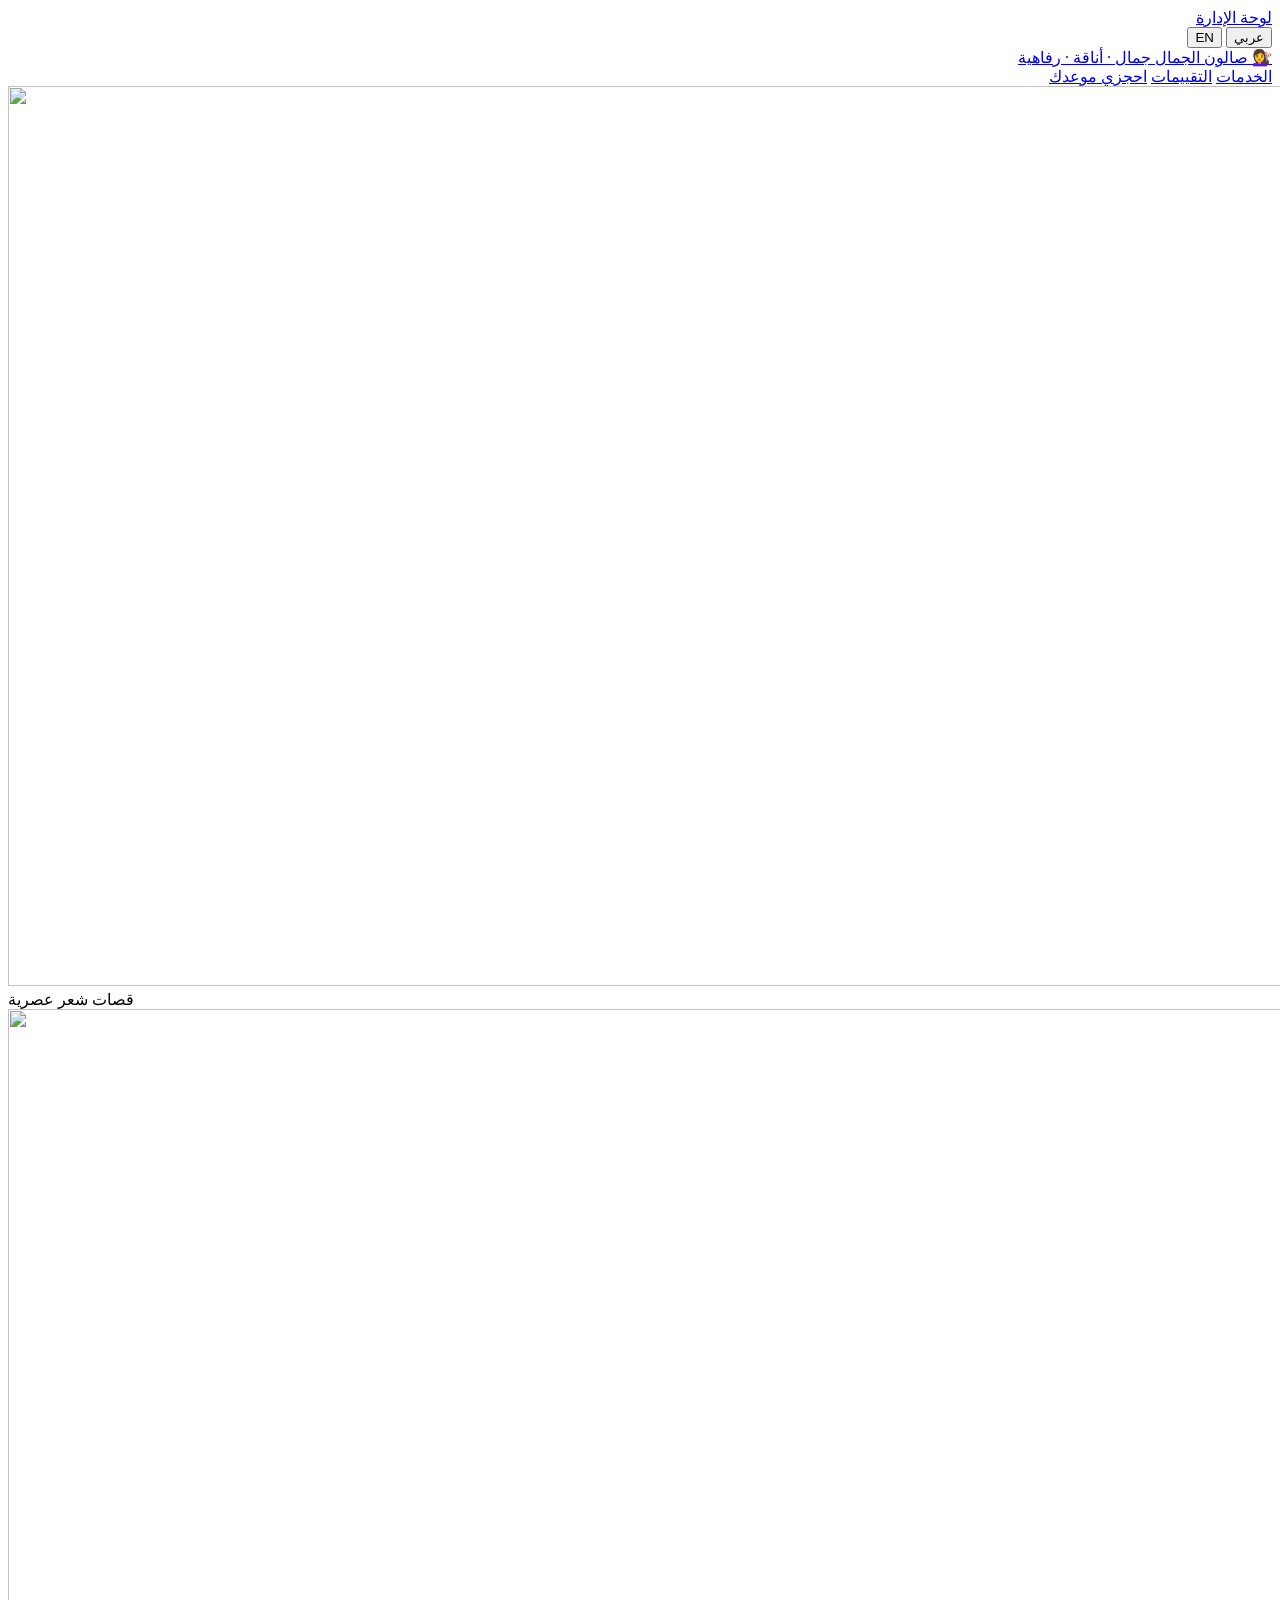
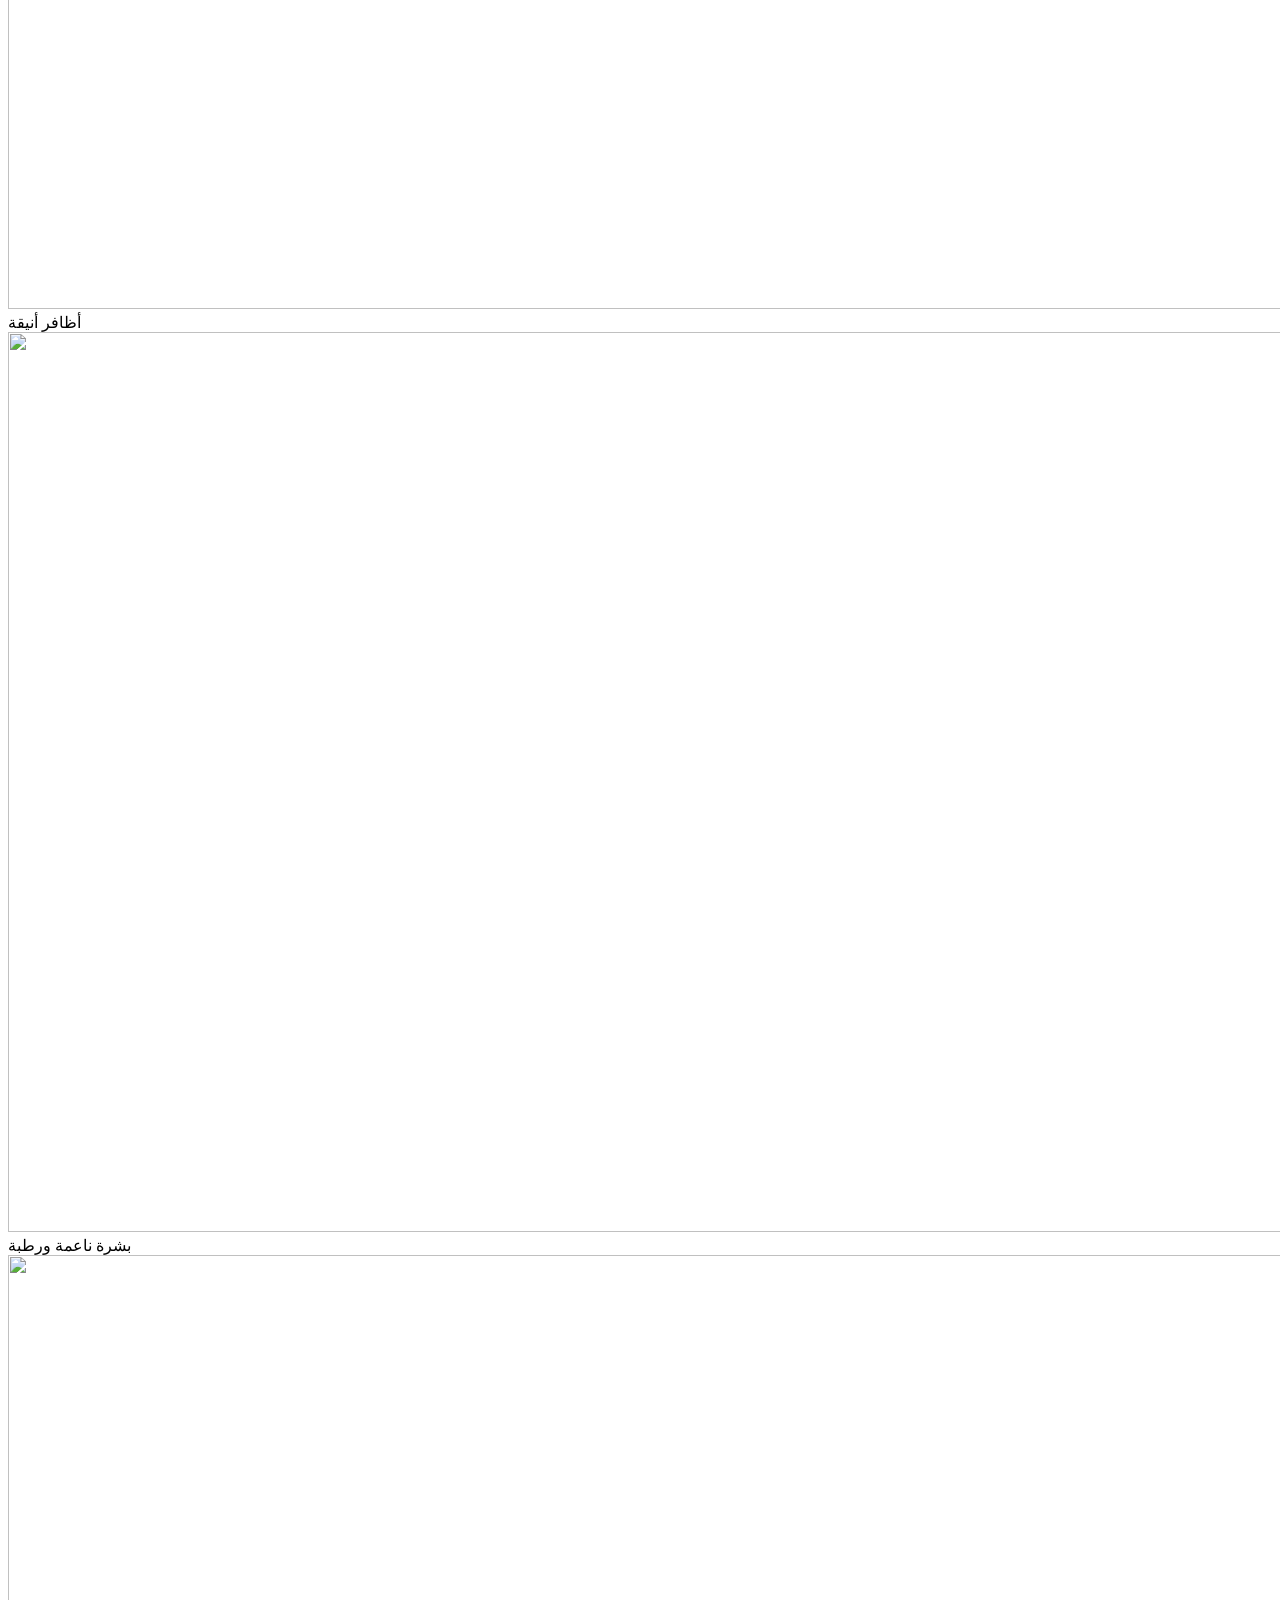
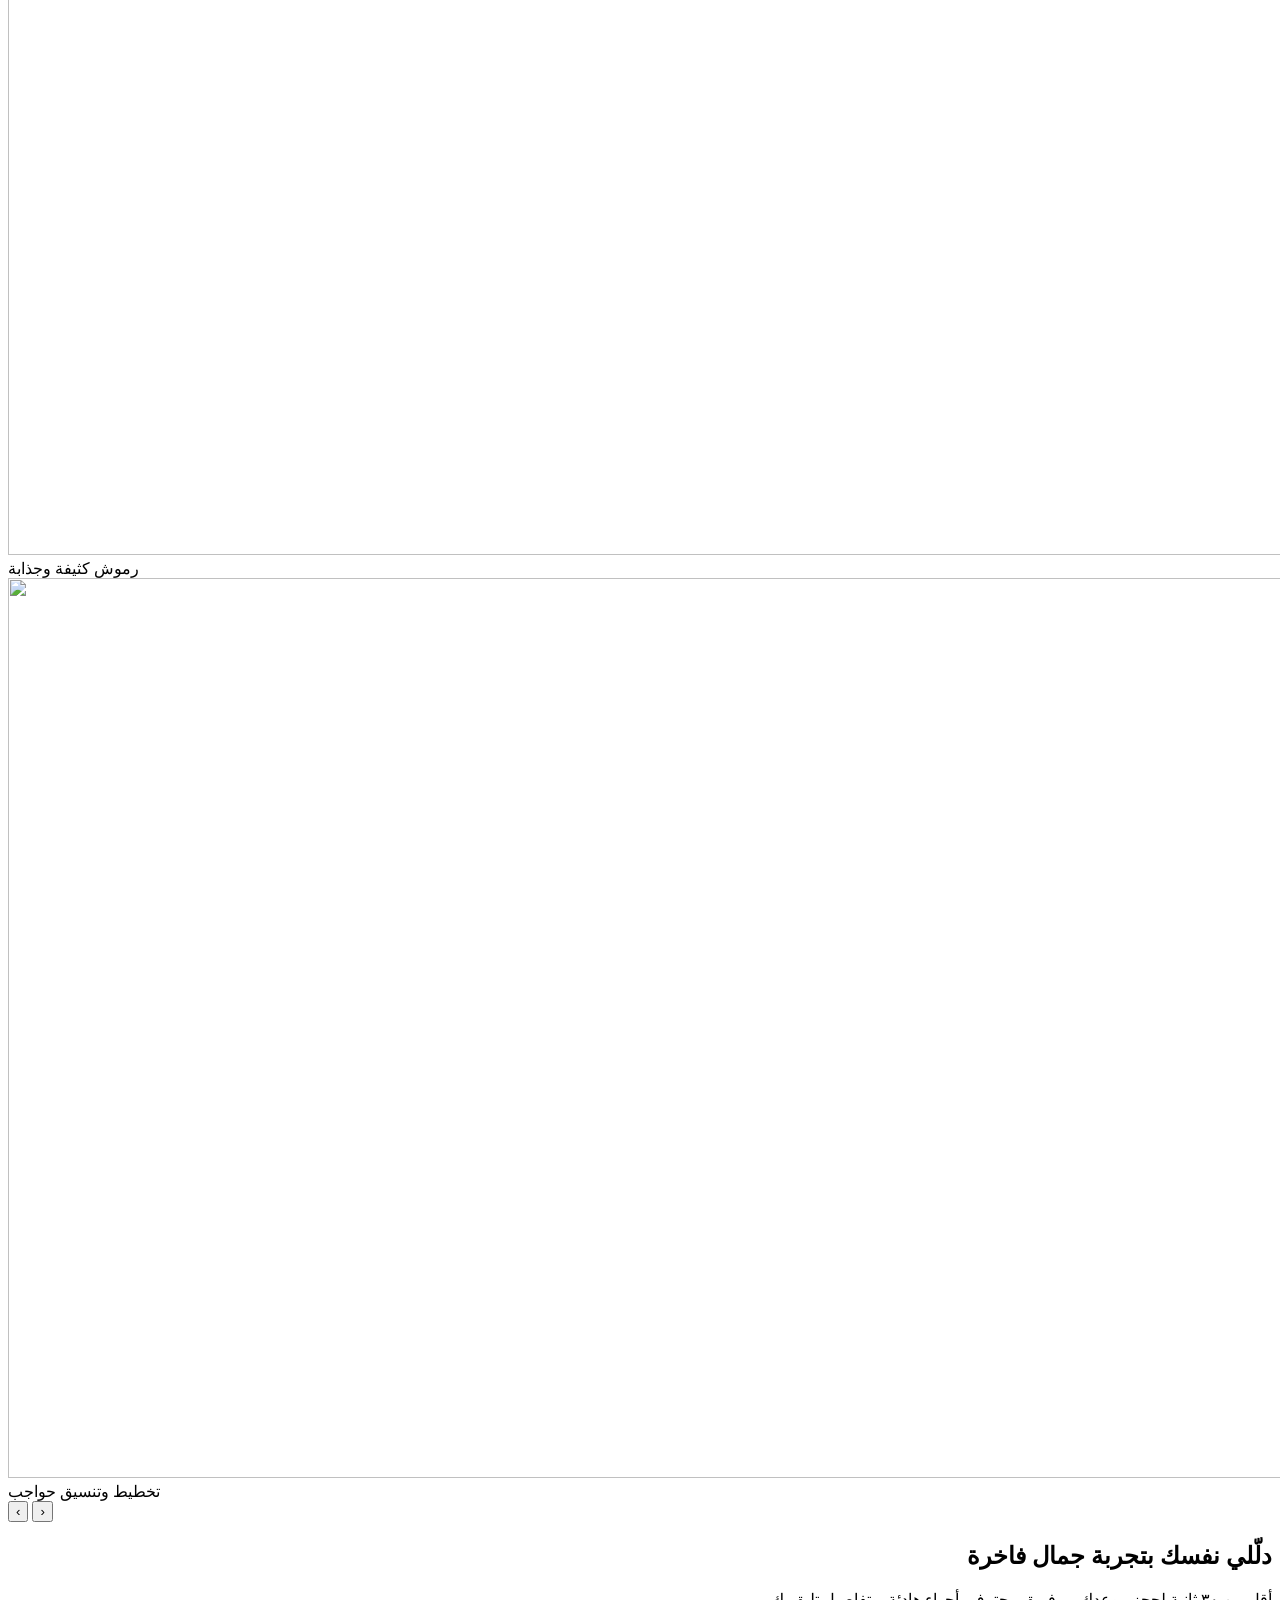
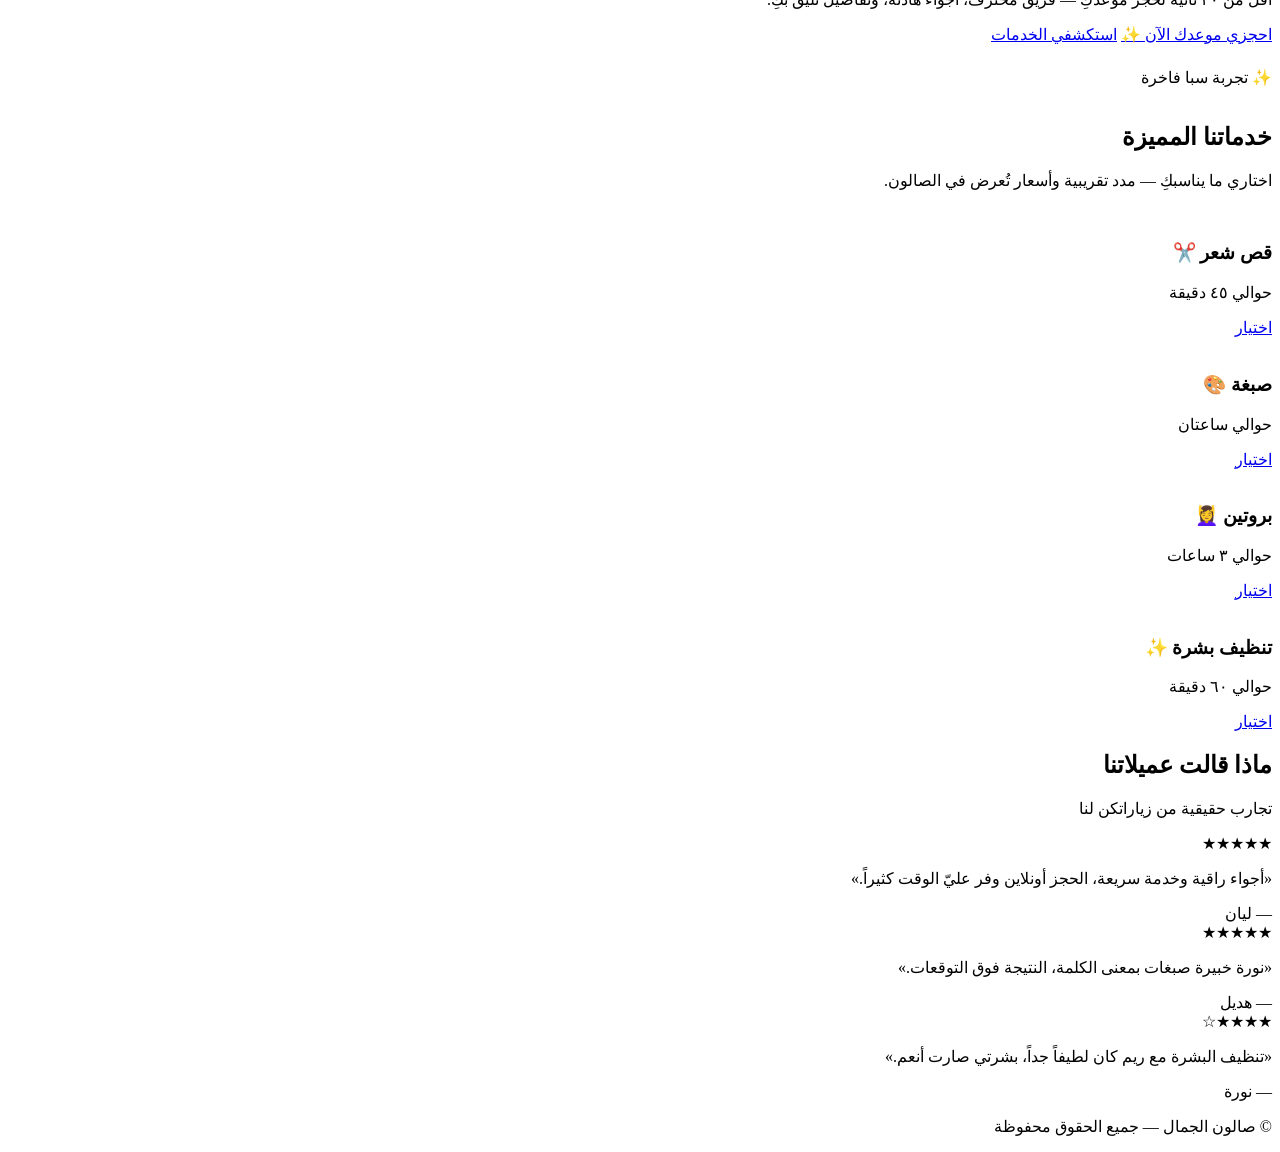
==== index.html @ eb792575 "Add files via upload" ====
<!DOCTYPE html>
<html lang="ar" dir="rtl">
<head>
  <meta charset="UTF-8" />
  <meta name="viewport" content="width=device-width, initial-scale=1.0" />
  <title>صالون الجمال — تجربة فاخرة</title>
  <link rel="preconnect" href="https://fonts.googleapis.com" />
  <link rel="preconnect" href="https://fonts.gstatic.com" crossorigin />
  <link href="https://fonts.googleapis.com/css2?family=Tajawal:wght@400;500;700;800&display=swap" rel="stylesheet" />
  <link rel="stylesheet" href="css/styles.css" />
</head>
<body>
  <div class="top-fixed-bar" role="navigation" aria-label="اختصارات">
    <a href="admin.html" class="top-fixed-bar__admin btn btn-gold btn-sm" data-i18n="top.admin">لوحة الإدارة</a>
    <div class="top-fixed-bar__lang">
      <button type="button" class="lang-btn lang-btn--active" data-set-lang="ar" aria-label="العربية">عربي</button>
      <button type="button" class="lang-btn" data-set-lang="en" aria-label="English">EN</button>
    </div>
  </div>

  <header class="site-header">
    <div class="container inner">
      <a href="index.html" class="brand">
        <span class="brand-icon" aria-hidden="true">💇‍♀️</span>
        <span class="brand-text">
          <span class="brand-name" data-i18n="brand.name">صالون الجمال</span>
          <span class="brand-tag" data-i18n="brand.tag">جمال · أناقة · رفاهية</span>
        </span>
      </a>
      <nav class="nav-links">
        <a href="#services" data-i18n="nav.services">الخدمات</a>
        <a href="#reviews" data-i18n="nav.reviews">التقييمات</a>
        <a href="booking.html" class="btn btn-primary btn-sm" data-i18n="nav.book">احجزي موعدك</a>
      </nav>
    </div>
  </header>

  <main>
    <section class="hero-slider-section" aria-roledescription="carousel">
      <div class="hero-slider" style="--slider-count: 5">
        <div class="hero-slider__viewport" dir="ltr">
          <div class="hero-slider__track">
            <div class="hero-slider__slide">
              <img src="https://images.unsplash.com/photo-1560066984-138dadb4c035?w=1600&q=85" alt="" width="1600" height="900" loading="eager" />
              <div class="hero-slider__caption"><span data-i18n="slider.hair">قصات شعر عصرية</span></div>
            </div>
            <div class="hero-slider__slide">
              <img src="https://images.unsplash.com/photo-1604654894610-df63bc536371?w=1600&q=85" alt="" width="1600" height="900" loading="lazy" />
              <div class="hero-slider__caption"><span data-i18n="slider.nails">أظافر أنيقة</span></div>
            </div>
            <div class="hero-slider__slide">
              <img src="https://images.unsplash.com/photo-1570172619644-dfd03ed8d881?w=1600&q=85" alt="" width="1600" height="900" loading="lazy" />
              <div class="hero-slider__caption"><span data-i18n="slider.skin">بشرة ناعمة ورطبة</span></div>
            </div>
            <div class="hero-slider__slide">
              <img src="https://images.unsplash.com/photo-1596462502278-27bfdc403348?w=1600&q=85" alt="" width="1600" height="900" loading="lazy" />
              <div class="hero-slider__caption"><span data-i18n="slider.lashes">رموش كثيفة وجذابة</span></div>
            </div>
            <div class="hero-slider__slide">
              <img src="https://images.unsplash.com/photo-1581293738435-819214ce7763?w=1600&q=85" alt="" width="1600" height="900" loading="lazy" />
              <div class="hero-slider__caption"><span data-i18n="slider.brows">تخطيط وتنسيق حواجب</span></div>
            </div>
          </div>
          <div class="hero-slider__nav">
            <button type="button" class="hero-slider__prev" aria-label="Previous">‹</button>
            <button type="button" class="hero-slider__next" aria-label="Next">›</button>
          </div>
          <div class="hero-slider__dots" aria-hidden="true"></div>
        </div>
      </div>
    </section>

    <section class="hero container hero--compact">
      <h1 data-i18n="hero.title">دلّلي نفسك بتجربة جمال فاخرة</h1>
      <p class="lead" data-i18n="hero.lead">أقل من ٣٠ ثانية لحجز موعدكِ — فريق محترف، أجواء هادئة، وتفاصيل تليق بكِ.</p>
      <div class="hero-cta">
        <a href="booking.html" class="btn btn-primary" data-i18n="hero.cta1">احجزي موعدك الآن ✨</a>
        <a href="#services" class="btn btn-outline" data-i18n="hero.cta2">استكشفي الخدمات</a>
      </div>
      <p class="hero-badge" style="margin-top:1.5rem;display:inline-block" data-i18n="hero.badge">✨ تجربة سبا فاخرة</p>
    </section>

    <section class="section container" id="services">
      <div class="section-title">
        <h2 data-i18n="services.title">خدماتنا المميزة</h2>
        <p data-i18n="services.sub">اختاري ما يناسبكِ — مدد تقريبية وأسعار تُعرض في الصالون.</p>
      </div>
      <div class="cards-grid">
        <article class="card">
          <div class="card-thumb">
            <img src="https://images.unsplash.com/photo-1560066984-138dadb4c035?w=400&q=80" alt="" loading="lazy" />
          </div>
          <h3 data-i18n="svc.haircut">قص شعر ✂️</h3>
          <p class="meta" data-i18n="svc.dur.haircut">حوالي ٤٥ دقيقة</p>
          <a href="booking.html?service=haircut" class="btn btn-outline btn-sm" data-i18n="svc.pick">اختيار</a>
        </article>
        <article class="card">
          <div class="card-thumb">
            <img src="https://images.unsplash.com/photo-1522337360788-8b13dee7a37e?w=400&q=80" alt="" loading="lazy" />
          </div>
          <h3 data-i18n="svc.color">صبغة 🎨</h3>
          <p class="meta" data-i18n="svc.dur.color">حوالي ساعتان</p>
          <a href="booking.html?service=color" class="btn btn-outline btn-sm" data-i18n="svc.pick">اختيار</a>
        </article>
        <article class="card">
          <div class="card-thumb">
            <img src="https://images.unsplash.com/photo-1519699047748-de8e457a634e?w=400&q=80" alt="" loading="lazy" />
          </div>
          <h3 data-i18n="svc.protein">بروتين 💆‍♀️</h3>
          <p class="meta" data-i18n="svc.dur.protein">حوالي ٣ ساعات</p>
          <a href="booking.html?service=protein" class="btn btn-outline btn-sm" data-i18n="svc.pick">اختيار</a>
        </article>
        <article class="card">
          <div class="card-thumb">
            <img src="https://images.unsplash.com/photo-1570172619644-dfd03ed8d881?w=400&q=80" alt="" loading="lazy" />
          </div>
          <h3 data-i18n="svc.skincare">تنظيف بشرة ✨</h3>
          <p class="meta" data-i18n="svc.dur.skincare">حوالي ٦٠ دقيقة</p>
          <a href="booking.html?service=skincare" class="btn btn-outline btn-sm" data-i18n="svc.pick">اختيار</a>
        </article>
      </div>
    </section>

    <section class="section container" id="reviews">
      <div class="section-title">
        <h2 data-i18n="reviews.title">ماذا قالت عميلاتنا</h2>
        <p data-i18n="reviews.sub">تجارب حقيقية من زياراتكن لنا</p>
      </div>
      <div class="testimonials">
        <article class="testimonial">
          <div class="stars">★★★★★</div>
          <p data-i18n="rev.1">«أجواء راقية وخدمة سريعة، الحجز أونلاين وفر عليّ الوقت كثيراً.»</p>
          <div class="author" data-i18n="rev.a1">— ليان</div>
        </article>
        <article class="testimonial">
          <div class="stars">★★★★★</div>
          <p data-i18n="rev.2">«نورة خبيرة صبغات بمعنى الكلمة، النتيجة فوق التوقعات.»</p>
          <div class="author" data-i18n="rev.a2">— هديل</div>
        </article>
        <article class="testimonial">
          <div class="stars">★★★★☆</div>
          <p data-i18n="rev.3">«تنظيف البشرة مع ريم كان لطيفاً جداً، بشرتي صارت أنعم.»</p>
          <div class="author" data-i18n="rev.a3">— نورة</div>
        </article>
      </div>
    </section>
  </main>

  <footer class="site-footer">
    <div class="container">
      <p data-i18n="footer.copy">© صالون الجمال — جميع الحقوق محفوظة</p>
    </div>
  </footer>

  <script type="module" src="js/slider.js"></script>
</body>
</html>
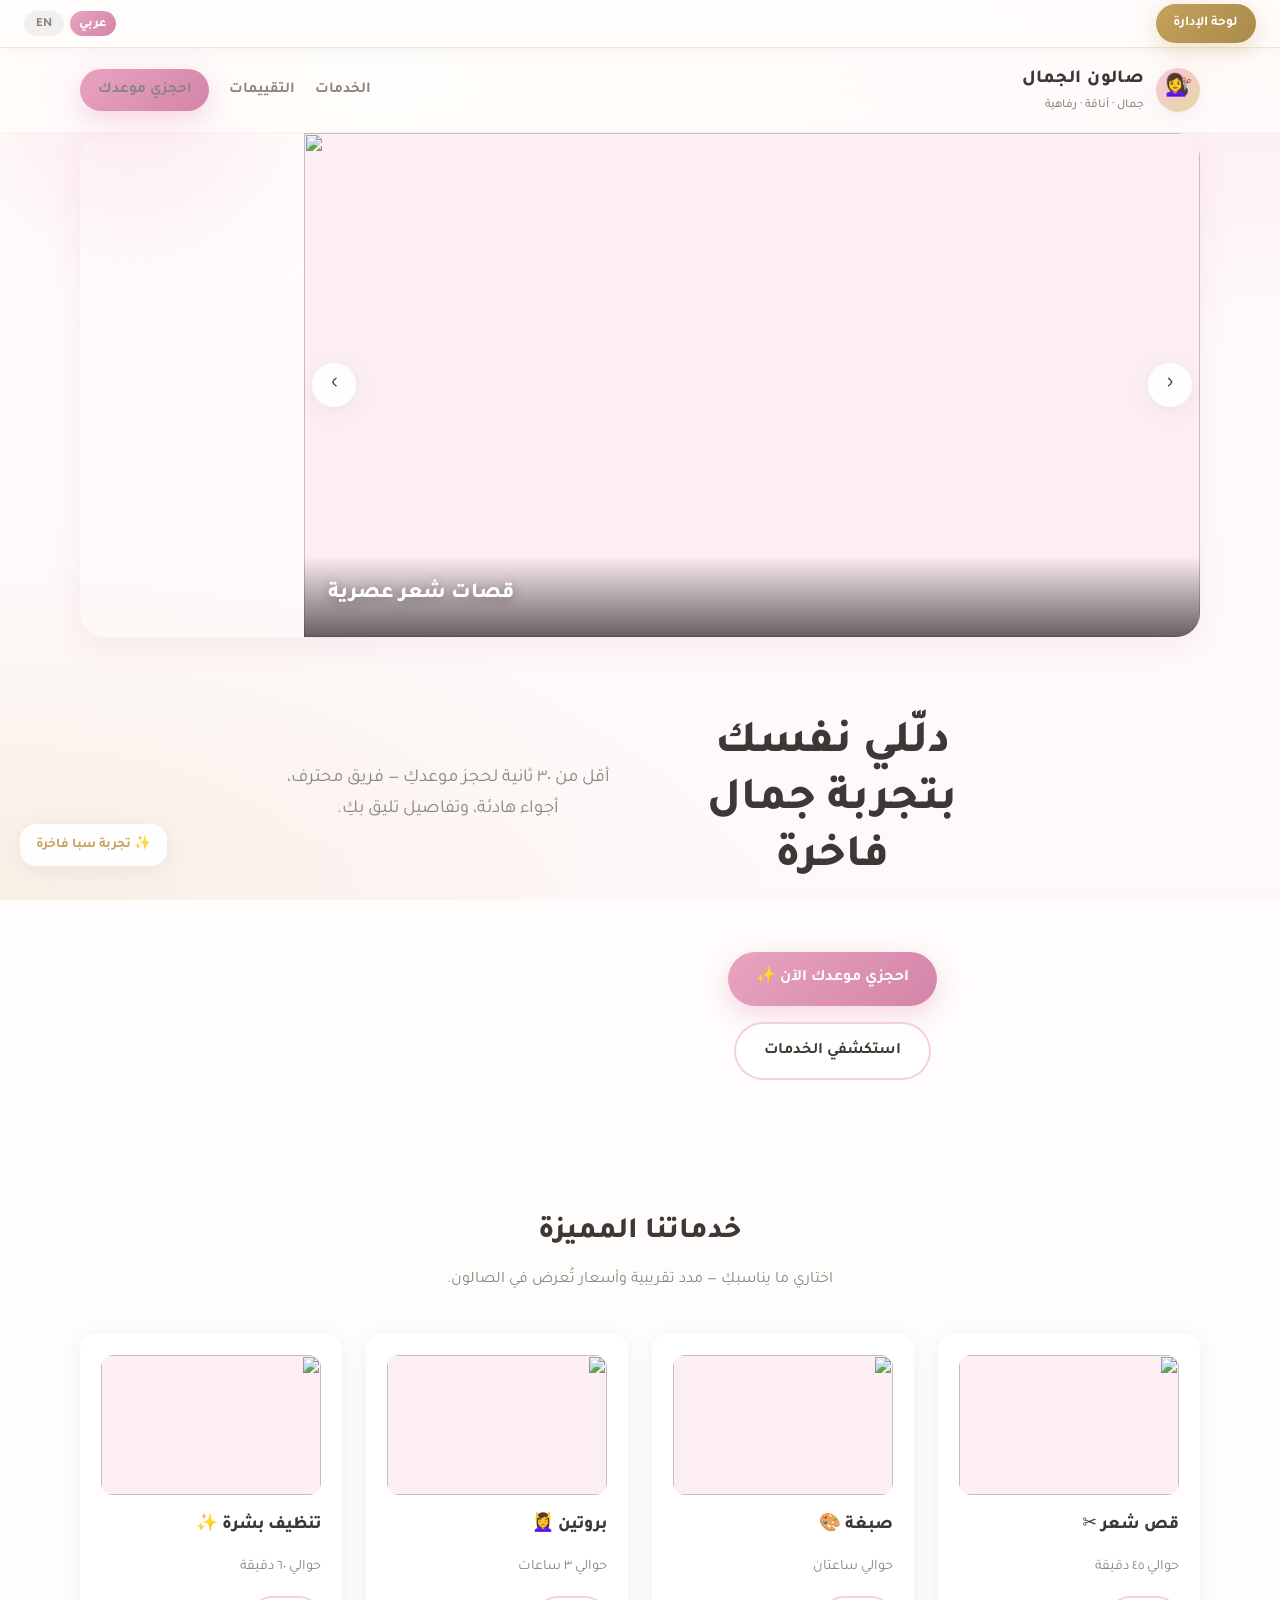
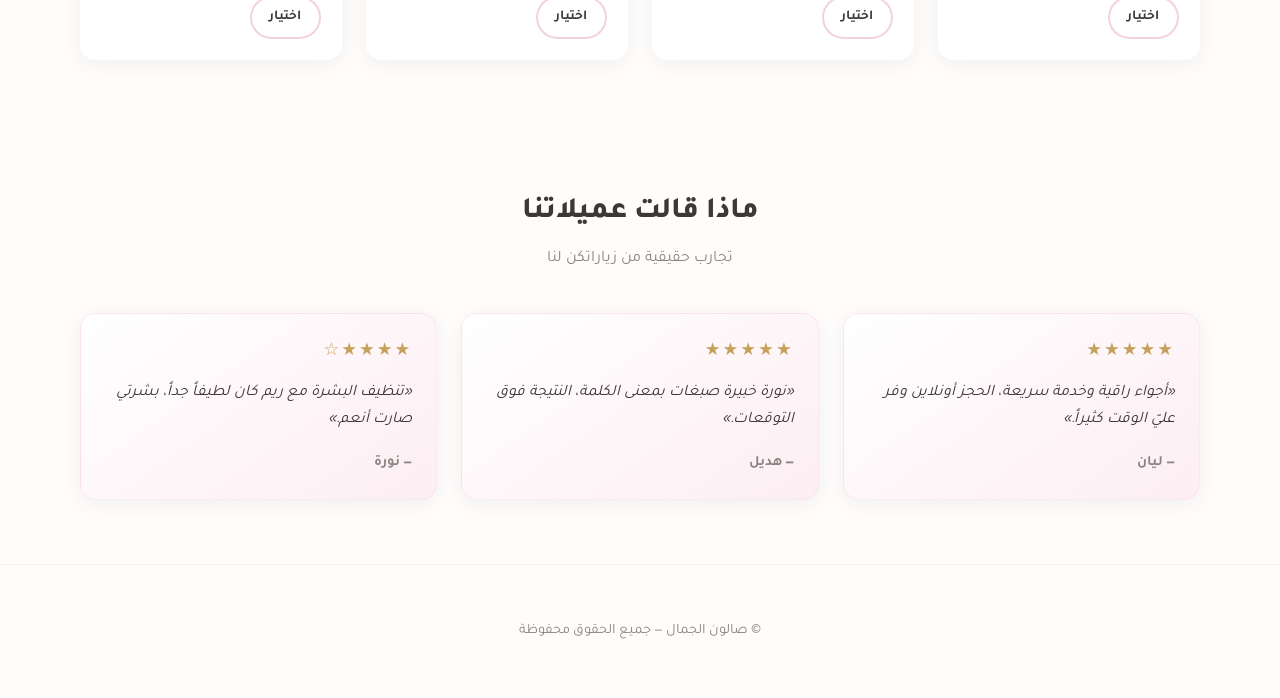
==== commit a55fd623: "Update index.html" ====
--- a/index.html
+++ b/index.html
@@ -7,7 +7,7 @@
   <link rel="preconnect" href="https://fonts.googleapis.com" />
   <link rel="preconnect" href="https://fonts.gstatic.com" crossorigin />
   <link href="https://fonts.googleapis.com/css2?family=Tajawal:wght@400;500;700;800&display=swap" rel="stylesheet" />
-  <link rel="stylesheet" href="css/styles.css" />
+  <link rel="stylesheet" href="styles.css" />
 </head>
 <body>
   <div class="top-fixed-bar" role="navigation" aria-label="اختصارات">
--- a/styles.css
+++ b/styles.css
@@ -0,0 +1,1190 @@
+/* صالون الجمال — Luxury Feminine UI */
+:root {
+  --top-bar-h: 48px;
+  --slider-count: 5;
+  --pink-soft: #fdeef4;
+  --pink-mid: #f8c8dc;
+  --pink-deep: #e8a4bf;
+  --white-clean: #fffdfb;
+  --gold: #c6a15b;
+  --gold-light: #e8d5a3;
+  --text-muted: #8a8580;
+  --text-dark: #3d3835;
+  --shadow-soft: 0 8px 32px rgba(200, 120, 150, 0.12);
+  --shadow-card: 0 4px 24px rgba(0, 0, 0, 0.06);
+  --radius-lg: 24px;
+  --radius-md: 16px;
+  --radius-sm: 12px;
+  --radius-full: 9999px;
+  --font: "Tajawal", system-ui, sans-serif;
+  --transition: 0.25s cubic-bezier(0.4, 0, 0.2, 1);
+}
+
+*,
+*::before,
+*::after {
+  box-sizing: border-box;
+}
+
+html {
+  scroll-behavior: smooth;
+}
+
+body {
+  margin: 0;
+  padding-top: var(--top-bar-h);
+  font-family: var(--font);
+  background: var(--white-clean);
+  color: var(--text-dark);
+  line-height: 1.7;
+  min-height: 100vh;
+  overflow-x: hidden;
+}
+
+/* Soft gradient blur background */
+body::before {
+  content: "";
+  position: fixed;
+  inset: 0;
+  z-index: -2;
+  background:
+    radial-gradient(ellipse 80% 50% at 100% -10%, rgba(248, 200, 220, 0.45), transparent),
+    radial-gradient(ellipse 60% 40% at 0% 100%, rgba(232, 213, 163, 0.25), transparent),
+    linear-gradient(180deg, #fffdfb 0%, #fef8fb 100%);
+}
+
+body::after {
+  content: "";
+  position: fixed;
+  width: 420px;
+  height: 420px;
+  top: -120px;
+  left: -80px;
+  z-index: -1;
+  background: radial-gradient(circle, rgba(248, 200, 220, 0.35) 0%, transparent 70%);
+  filter: blur(40px);
+  pointer-events: none;
+}
+
+img {
+  max-width: 100%;
+  height: auto;
+  display: block;
+}
+
+a {
+  color: inherit;
+  text-decoration: none;
+}
+
+button {
+  font-family: inherit;
+  cursor: pointer;
+  border: none;
+  background: none;
+}
+
+.container {
+  width: min(1120px, 92vw);
+  margin-inline: auto;
+}
+
+/* Header */
+/* شريط علوي ثابت: إدارة + لغة */
+.top-fixed-bar {
+  position: fixed;
+  top: 0;
+  left: 0;
+  right: 0;
+  height: var(--top-bar-h);
+  z-index: 1000;
+  display: flex;
+  align-items: center;
+  justify-content: space-between;
+  padding: 0 clamp(0.75rem, 3vw, 1.5rem);
+  gap: 0.75rem;
+  background: rgba(255, 253, 251, 0.95);
+  backdrop-filter: blur(14px);
+  border-bottom: 1px solid rgba(198, 161, 91, 0.25);
+  box-shadow: 0 2px 16px rgba(0, 0, 0, 0.04);
+}
+
+.top-fixed-bar__admin {
+  font-weight: 800;
+  font-size: 0.82rem;
+  white-space: nowrap;
+}
+
+.top-fixed-bar__lang {
+  display: flex;
+  align-items: center;
+  gap: 0.35rem;
+}
+
+.lang-btn {
+  min-width: 2.5rem;
+  padding: 0.35rem 0.6rem;
+  border-radius: var(--radius-full);
+  font-weight: 800;
+  font-size: 0.78rem;
+  background: rgba(0, 0, 0, 0.05);
+  color: var(--text-muted);
+  transition: background var(--transition), color var(--transition);
+}
+
+.lang-btn:hover {
+  background: var(--pink-soft);
+  color: var(--text-dark);
+}
+
+.lang-btn--active {
+  background: linear-gradient(135deg, var(--pink-deep), #d484a8);
+  color: #fff;
+}
+
+/* سلايدر الصفحة الرئيسية */
+.hero-slider-section {
+  position: relative;
+  margin-bottom: 0;
+}
+
+.hero-slider {
+  position: relative;
+  max-width: 1120px;
+  margin: 0 auto 2rem;
+  width: min(1120px, 96vw);
+  border-radius: var(--radius-lg);
+  overflow: hidden;
+  box-shadow: var(--shadow-soft);
+}
+
+.hero-slider__viewport {
+  position: relative;
+  overflow: hidden;
+  aspect-ratio: 16 / 9;
+  max-height: min(56vh, 520px);
+  background: var(--pink-soft);
+}
+
+.hero-slider__viewport[dir="ltr"] {
+  direction: ltr;
+}
+
+.hero-slider__track {
+  display: flex;
+  height: 100%;
+  width: calc(var(--slider-count) * 100%);
+  transition: transform 0.65s cubic-bezier(0.4, 0, 0.2, 1);
+  will-change: transform;
+}
+
+.hero-slider__slide {
+  position: relative;
+  flex: 0 0 calc(100% / var(--slider-count));
+  height: 100%;
+}
+
+.hero-slider__slide img {
+  width: 100%;
+  height: 100%;
+  object-fit: cover;
+}
+
+.hero-slider__caption {
+  position: absolute;
+  inset-inline: 0;
+  bottom: 0;
+  padding: 1.25rem 1.5rem 1.5rem;
+  background: linear-gradient(transparent, rgba(45, 38, 42, 0.72));
+  color: #fff;
+  font-weight: 800;
+  font-size: clamp(1rem, 2.5vw, 1.35rem);
+  text-shadow: 0 2px 12px rgba(0, 0, 0, 0.35);
+}
+
+.hero-slider__nav {
+  position: absolute;
+  inset-block: 0;
+  inset-inline: 0;
+  display: flex;
+  align-items: center;
+  justify-content: space-between;
+  padding: 0 0.5rem;
+  pointer-events: none;
+  z-index: 2;
+}
+
+.hero-slider__prev,
+.hero-slider__next {
+  pointer-events: auto;
+  width: 44px;
+  height: 44px;
+  border-radius: var(--radius-full);
+  background: rgba(255, 255, 255, 0.92);
+  color: var(--text-dark);
+  font-size: 1.35rem;
+  line-height: 1;
+  display: grid;
+  place-items: center;
+  box-shadow: var(--shadow-card);
+  transition: transform var(--transition), background var(--transition);
+}
+
+.hero-slider__prev:hover,
+.hero-slider__next:hover {
+  background: #fff;
+}
+
+.hero-slider__prev:active,
+.hero-slider__next:active {
+  transform: scale(0.94);
+}
+
+.hero-slider__dots {
+  position: absolute;
+  bottom: 0.65rem;
+  left: 50%;
+  transform: translateX(-50%);
+  display: flex;
+  gap: 0.4rem;
+  z-index: 3;
+}
+
+.hero-slider__dot {
+  width: 8px;
+  height: 8px;
+  border-radius: var(--radius-full);
+  padding: 0;
+  background: rgba(255, 255, 255, 0.45);
+  border: 1px solid rgba(255, 255, 255, 0.6);
+  cursor: pointer;
+  transition: transform var(--transition), background var(--transition);
+}
+
+.hero-slider__dot--active {
+  background: #fff;
+  transform: scale(1.25);
+}
+
+.hero--compact {
+  padding-top: 1rem;
+  text-align: center;
+}
+
+.hero--compact .hero-cta {
+  justify-content: center;
+}
+
+@media (min-width: 901px) {
+  .hero--compact {
+    max-width: 720px;
+    margin-inline: auto;
+  }
+}
+
+.site-header {
+  position: sticky;
+  top: var(--top-bar-h);
+  z-index: 100;
+  backdrop-filter: blur(16px);
+  background: rgba(255, 253, 251, 0.85);
+  border-bottom: 1px solid rgba(232, 164, 191, 0.15);
+}
+
+.site-header .inner {
+  display: flex;
+  align-items: center;
+  justify-content: space-between;
+  padding: 1rem 0;
+  gap: 1rem;
+}
+
+.brand {
+  display: flex;
+  align-items: center;
+  gap: 0.75rem;
+}
+
+.brand-icon {
+  width: 44px;
+  height: 44px;
+  border-radius: var(--radius-full);
+  background: linear-gradient(135deg, var(--pink-mid), var(--gold-light));
+  display: grid;
+  place-items: center;
+  font-size: 1.35rem;
+  box-shadow: var(--shadow-card);
+}
+
+.brand-text {
+  display: flex;
+  flex-direction: column;
+  gap: 0;
+}
+
+.brand-name {
+  font-weight: 800;
+  font-size: 1.15rem;
+  letter-spacing: 0.02em;
+  color: var(--text-dark);
+}
+
+.brand-tag {
+  font-size: 0.75rem;
+  color: var(--text-muted);
+  font-weight: 500;
+}
+
+.nav-links {
+  display: flex;
+  align-items: center;
+  gap: 1.25rem;
+}
+
+.nav-links a {
+  font-weight: 600;
+  font-size: 0.95rem;
+  color: var(--text-muted);
+  transition: color var(--transition);
+}
+
+.nav-links a:hover {
+  color: var(--pink-deep);
+}
+
+/* Buttons */
+.btn {
+  display: inline-flex;
+  align-items: center;
+  justify-content: center;
+  gap: 0.5rem;
+  padding: 0.85rem 1.75rem;
+  border-radius: var(--radius-full);
+  font-weight: 700;
+  font-size: 1rem;
+  transition: transform var(--transition), box-shadow var(--transition), background var(--transition);
+}
+
+.btn:active {
+  transform: scale(0.97);
+}
+
+.btn-primary {
+  background: linear-gradient(135deg, var(--pink-deep), #d484a8);
+  color: #fff;
+  box-shadow: 0 8px 28px rgba(232, 164, 191, 0.45);
+}
+
+.btn-primary:hover {
+  box-shadow: 0 12px 36px rgba(232, 164, 191, 0.55);
+}
+
+.btn-gold {
+  background: linear-gradient(135deg, var(--gold), #a88b4a);
+  color: #fff;
+  box-shadow: 0 6px 24px rgba(198, 161, 91, 0.35);
+}
+
+.btn-gold:hover {
+  box-shadow: 0 10px 32px rgba(198, 161, 91, 0.45);
+}
+
+.btn-outline {
+  border: 2px solid rgba(232, 164, 191, 0.5);
+  background: rgba(255, 255, 255, 0.7);
+  color: var(--text-dark);
+}
+
+.btn-outline:hover {
+  border-color: var(--pink-deep);
+  background: var(--pink-soft);
+}
+
+.btn-sm {
+  padding: 0.5rem 1.1rem;
+  font-size: 0.85rem;
+}
+
+.btn:disabled,
+.btn[disabled] {
+  opacity: 0.45;
+  cursor: not-allowed;
+  transform: none;
+  box-shadow: none;
+}
+
+/* Hero */
+.hero {
+  padding: 3rem 0 4rem;
+  display: grid;
+  grid-template-columns: 1fr 1fr;
+  gap: 3rem;
+  align-items: center;
+}
+
+@media (max-width: 900px) {
+  .hero {
+    grid-template-columns: 1fr;
+    text-align: center;
+  }
+
+  .hero .hero-cta {
+    justify-content: center;
+  }
+
+  .nav-links {
+    display: none;
+  }
+}
+
+.hero-visual {
+  position: relative;
+}
+
+.hero-image-wrap {
+  border-radius: var(--radius-lg);
+  overflow: hidden;
+  box-shadow: var(--shadow-soft);
+  aspect-ratio: 4/5;
+  background: linear-gradient(145deg, var(--pink-soft), #fff);
+}
+
+.hero-image-wrap img {
+  width: 100%;
+  height: 100%;
+  object-fit: cover;
+}
+
+.hero-badge {
+  position: absolute;
+  bottom: 1.25rem;
+  inset-inline-end: 1.25rem;
+  background: rgba(255, 255, 255, 0.92);
+  backdrop-filter: blur(8px);
+  padding: 0.6rem 1rem;
+  border-radius: var(--radius-md);
+  font-size: 0.85rem;
+  font-weight: 700;
+  color: var(--gold);
+  box-shadow: var(--shadow-card);
+}
+
+.hero h1 {
+  font-size: clamp(2rem, 4vw, 2.85rem);
+  font-weight: 800;
+  line-height: 1.25;
+  margin: 0 0 1rem;
+  color: var(--text-dark);
+}
+
+.hero p.lead {
+  font-size: 1.15rem;
+  color: var(--text-muted);
+  margin: 0 0 2rem;
+  max-width: 36ch;
+}
+
+@media (max-width: 900px) {
+  .hero p.lead {
+    margin-inline: auto;
+  }
+}
+
+.hero-cta {
+  display: flex;
+  flex-wrap: wrap;
+  gap: 1rem;
+}
+
+/* Sections */
+.section {
+  padding: 4rem 0;
+}
+
+.section-title {
+  text-align: center;
+  margin-bottom: 2.5rem;
+}
+
+.section-title h2 {
+  font-size: 1.85rem;
+  font-weight: 800;
+  margin: 0 0 0.5rem;
+}
+
+.section-title p {
+  margin: 0;
+  color: var(--text-muted);
+  font-size: 1rem;
+}
+
+/* Cards grid */
+.cards-grid {
+  display: grid;
+  grid-template-columns: repeat(auto-fit, minmax(240px, 1fr));
+  gap: 1.5rem;
+}
+
+.card {
+  background: rgba(255, 255, 255, 0.85);
+  border-radius: var(--radius-md);
+  padding: 1.25rem;
+  box-shadow: var(--shadow-card);
+  border: 1px solid rgba(255, 255, 255, 0.8);
+  transition: transform var(--transition), box-shadow var(--transition);
+}
+
+.card:hover {
+  transform: translateY(-4px);
+  box-shadow: var(--shadow-soft);
+}
+
+.card:active {
+  transform: scale(0.98);
+}
+
+.card-thumb {
+  border-radius: var(--radius-sm);
+  height: 140px;
+  overflow: hidden;
+  margin-bottom: 1rem;
+  background: var(--pink-soft);
+}
+
+.card-thumb img {
+  width: 100%;
+  height: 100%;
+  object-fit: cover;
+}
+
+.card h3 {
+  margin: 0 0 0.35rem;
+  font-size: 1.1rem;
+  font-weight: 800;
+}
+
+.card .meta {
+  font-size: 0.9rem;
+  color: var(--text-muted);
+  margin-bottom: 1rem;
+}
+
+/* Testimonials */
+.testimonials {
+  display: grid;
+  grid-template-columns: repeat(auto-fit, minmax(280px, 1fr));
+  gap: 1.5rem;
+}
+
+.testimonial {
+  background: linear-gradient(145deg, #fff, var(--pink-soft));
+  border-radius: var(--radius-md);
+  padding: 1.5rem;
+  box-shadow: var(--shadow-card);
+  border: 1px solid rgba(232, 164, 191, 0.2);
+}
+
+.stars {
+  color: var(--gold);
+  font-size: 1.1rem;
+  letter-spacing: 2px;
+  margin-bottom: 0.75rem;
+}
+
+.testimonial p {
+  margin: 0 0 1rem;
+  font-style: italic;
+  color: var(--text-dark);
+}
+
+.testimonial .author {
+  font-weight: 700;
+  font-size: 0.9rem;
+  color: var(--text-muted);
+}
+
+/* Footer */
+.site-footer {
+  padding: 2.5rem 0;
+  text-align: center;
+  color: var(--text-muted);
+  font-size: 0.9rem;
+  border-top: 1px solid rgba(232, 164, 191, 0.15);
+}
+
+/* —— Booking & Admin shared —— */
+.page-hero {
+  padding: 2.5rem 0 2rem;
+  text-align: center;
+}
+
+.page-hero h1 {
+  margin: 0 0 0.5rem;
+  font-size: 1.75rem;
+  font-weight: 800;
+}
+
+.page-hero p {
+  margin: 0;
+  color: var(--text-muted);
+}
+
+.booking-layout,
+.admin-layout {
+  padding-bottom: 4rem;
+}
+
+.steps-indicator {
+  display: flex;
+  justify-content: center;
+  gap: 0.5rem;
+  flex-wrap: wrap;
+  margin-bottom: 2rem;
+}
+
+.step-pill {
+  padding: 0.4rem 0.9rem;
+  border-radius: var(--radius-full);
+  font-size: 0.8rem;
+  font-weight: 700;
+  background: rgba(0, 0, 0, 0.05);
+  color: var(--text-muted);
+}
+
+.step-pill.active {
+  background: linear-gradient(135deg, var(--pink-deep), #d484a8);
+  color: #fff;
+}
+
+.form-panel {
+  background: rgba(255, 255, 255, 0.9);
+  border-radius: var(--radius-lg);
+  padding: 2rem;
+  box-shadow: var(--shadow-soft);
+  border: 1px solid rgba(255, 255, 255, 0.9);
+  max-width: 720px;
+  margin-inline: auto;
+}
+
+.form-group {
+  margin-bottom: 1.25rem;
+}
+
+.form-group label {
+  display: block;
+  font-weight: 700;
+  margin-bottom: 0.45rem;
+  font-size: 0.95rem;
+}
+
+.form-group input,
+.form-group select,
+.form-group textarea {
+  width: 100%;
+  padding: 0.85rem 1rem;
+  border-radius: var(--radius-sm);
+  border: 1px solid rgba(0, 0, 0, 0.08);
+  font-family: inherit;
+  font-size: 1rem;
+  background: #fff;
+  transition: border-color var(--transition), box-shadow var(--transition);
+}
+
+.form-group input:focus,
+.form-group select:focus {
+  outline: none;
+  border-color: var(--pink-deep);
+  box-shadow: 0 0 0 3px rgba(232, 164, 191, 0.25);
+}
+
+/* Service picker */
+.service-picker {
+  display: grid;
+  gap: 0.75rem;
+}
+
+.service-option {
+  display: flex;
+  align-items: center;
+  gap: 1rem;
+  padding: 1rem;
+  border-radius: var(--radius-md);
+  border: 2px solid transparent;
+  background: var(--pink-soft);
+  cursor: pointer;
+  text-align: start;
+  transition: border-color var(--transition), background var(--transition);
+}
+
+.service-option:hover {
+  background: #fff;
+  border-color: rgba(232, 164, 191, 0.4);
+}
+
+.service-option.selected {
+  border-color: var(--pink-deep);
+  background: #fff;
+  box-shadow: var(--shadow-card);
+}
+
+.service-option img {
+  width: 56px;
+  height: 56px;
+  border-radius: var(--radius-sm);
+  object-fit: cover;
+}
+
+.service-option .info {
+  flex: 1;
+}
+
+.service-option .info strong {
+  display: block;
+  font-size: 1rem;
+}
+
+.service-option .info span {
+  font-size: 0.85rem;
+  color: var(--text-muted);
+}
+
+/* Staff grid */
+.staff-grid {
+  display: grid;
+  grid-template-columns: repeat(auto-fit, minmax(200px, 1fr));
+  gap: 1rem;
+}
+
+.staff-card {
+  text-align: center;
+  padding: 1.25rem;
+  border-radius: var(--radius-md);
+  background: var(--pink-soft);
+  border: 2px solid transparent;
+  cursor: pointer;
+  transition: var(--transition);
+}
+
+.staff-card:hover {
+  background: #fff;
+  border-color: rgba(232, 164, 191, 0.35);
+}
+
+.staff-card.selected {
+  border-color: var(--gold);
+  background: #fff;
+  box-shadow: 0 0 0 3px rgba(198, 161, 91, 0.2);
+}
+
+.staff-card img {
+  width: 88px;
+  height: 88px;
+  border-radius: var(--radius-full);
+  object-fit: cover;
+  margin: 0 auto 0.75rem;
+  border: 3px solid #fff;
+  box-shadow: var(--shadow-card);
+}
+
+.staff-card h3 {
+  margin: 0 0 0.25rem;
+  font-size: 1rem;
+}
+
+.staff-card .role {
+  font-size: 0.8rem;
+  color: var(--text-muted);
+  margin-bottom: 0.5rem;
+}
+
+.staff-card .rating {
+  color: var(--gold);
+  font-size: 0.9rem;
+  margin-bottom: 0.75rem;
+}
+
+/* Calendar */
+.calendar-wrap {
+  background: var(--pink-soft);
+  border-radius: var(--radius-md);
+  padding: 1rem;
+}
+
+.calendar-header {
+  display: flex;
+  align-items: center;
+  justify-content: space-between;
+  margin-bottom: 1rem;
+}
+
+.calendar-header button {
+  width: 40px;
+  height: 40px;
+  border-radius: var(--radius-full);
+  background: #fff;
+  box-shadow: var(--shadow-card);
+  font-size: 1.2rem;
+  transition: transform var(--transition);
+}
+
+.calendar-header button:active {
+  transform: scale(0.95);
+}
+
+.calendar-header h3 {
+  margin: 0;
+  font-size: 1.05rem;
+  font-weight: 800;
+}
+
+.calendar-weekdays,
+.calendar-days {
+  display: grid;
+  grid-template-columns: repeat(7, 1fr);
+  gap: 0.35rem;
+  text-align: center;
+}
+
+.calendar-weekdays {
+  font-size: 0.75rem;
+  font-weight: 700;
+  color: var(--text-muted);
+  margin-bottom: 0.5rem;
+}
+
+.calendar-day {
+  aspect-ratio: 1;
+  max-height: 44px;
+  display: grid;
+  place-items: center;
+  border-radius: var(--radius-sm);
+  font-weight: 600;
+  font-size: 0.9rem;
+  cursor: pointer;
+  background: transparent;
+  color: var(--text-dark);
+  transition: background var(--transition);
+}
+
+.calendar-day:hover:not(.muted):not(:disabled) {
+  background: rgba(255, 255, 255, 0.8);
+}
+
+.calendar-day.muted {
+  color: #ccc;
+  cursor: default;
+}
+
+.calendar-day.selected {
+  background: linear-gradient(135deg, var(--pink-deep), #d484a8);
+  color: #fff;
+}
+
+.calendar-day:disabled {
+  opacity: 0.35;
+  cursor: not-allowed;
+}
+
+/* Time slots */
+.slots-grid {
+  display: flex;
+  flex-wrap: wrap;
+  gap: 0.6rem;
+}
+
+.slot-btn {
+  padding: 0.65rem 1rem;
+  border-radius: var(--radius-full);
+  font-weight: 700;
+  font-size: 0.9rem;
+  background: #fff;
+  border: 2px solid rgba(0, 0, 0, 0.06);
+  min-width: 100px;
+  transition: var(--transition);
+}
+
+.slot-btn:hover:not(:disabled) {
+  border-color: var(--pink-deep);
+}
+
+.slot-btn.selected {
+  background: linear-gradient(135deg, var(--pink-deep), #d484a8);
+  color: #fff;
+  border-color: transparent;
+}
+
+.slot-btn:disabled {
+  background: #f0eeec;
+  color: #b0aba6;
+  cursor: not-allowed;
+}
+
+/* Reminder options */
+.reminder-options {
+  display: flex;
+  flex-direction: column;
+  gap: 0.5rem;
+}
+
+.reminder-option {
+  display: flex;
+  align-items: center;
+  gap: 0.75rem;
+  padding: 0.75rem 1rem;
+  border-radius: var(--radius-sm);
+  background: #fff;
+  border: 1px solid rgba(0, 0, 0, 0.06);
+  cursor: pointer;
+  font-weight: 600;
+}
+
+.reminder-option.selected {
+  border-color: var(--gold);
+  background: rgba(232, 213, 163, 0.15);
+}
+
+.reminder-option input {
+  width: 18px;
+  height: 18px;
+  accent-color: var(--gold);
+}
+
+.custom-reminder-row {
+  display: flex;
+  gap: 0.75rem;
+  align-items: center;
+  flex-wrap: wrap;
+  margin-top: 0.5rem;
+}
+
+.custom-reminder-row input[type="number"] {
+  width: 120px;
+}
+
+.form-actions {
+  display: flex;
+  gap: 1rem;
+  justify-content: space-between;
+  flex-wrap: wrap;
+  margin-top: 2rem;
+}
+
+.form-actions .btn {
+  flex: 1;
+  min-width: 140px;
+}
+
+/* Confirmation */
+.confirm-screen {
+  text-align: center;
+  padding: 2rem 1rem;
+}
+
+.confirm-screen .icon-success {
+  font-size: 4rem;
+  line-height: 1;
+  margin-bottom: 1rem;
+}
+
+.confirm-screen h2 {
+  font-size: 1.5rem;
+  margin: 0 0 1rem;
+}
+
+.confirm-details {
+  text-align: start;
+  background: var(--pink-soft);
+  border-radius: var(--radius-md);
+  padding: 1.25rem;
+  margin: 1.5rem 0;
+  max-width: 400px;
+  margin-inline: auto;
+}
+
+.confirm-details dl {
+  margin: 0;
+  display: grid;
+  gap: 0.65rem;
+}
+
+.confirm-details dt {
+  font-size: 0.8rem;
+  color: var(--text-muted);
+  font-weight: 700;
+}
+
+.confirm-details dd {
+  margin: 0;
+  font-weight: 800;
+}
+
+.confirm-msg {
+  color: var(--text-muted);
+  font-size: 1.05rem;
+  margin-bottom: 1.5rem;
+}
+
+.hidden {
+  display: none !important;
+}
+
+/* Alert banner */
+.banner {
+  padding: 0.75rem 1rem;
+  border-radius: var(--radius-sm);
+  margin-bottom: 1rem;
+  font-size: 0.9rem;
+  font-weight: 600;
+}
+
+.banner-info {
+  background: rgba(232, 213, 163, 0.35);
+  color: var(--text-dark);
+  border: 1px solid var(--gold-light);
+}
+
+.banner-error {
+  background: #ffe4e4;
+  color: #8b2a2a;
+}
+
+/* Admin */
+.admin-stats {
+  display: grid;
+  grid-template-columns: repeat(auto-fit, minmax(180px, 1fr));
+  gap: 1rem;
+  margin-bottom: 2rem;
+}
+
+.stat-card {
+  background: rgba(255, 255, 255, 0.95);
+  padding: 1.25rem;
+  border-radius: var(--radius-md);
+  box-shadow: var(--shadow-card);
+  border: 1px solid rgba(255, 255, 255, 0.9);
+}
+
+.stat-card h3 {
+  margin: 0;
+  font-size: 2rem;
+  font-weight: 800;
+  color: var(--pink-deep);
+}
+
+.stat-card p {
+  margin: 0.35rem 0 0;
+  font-size: 0.9rem;
+  color: var(--text-muted);
+  font-weight: 600;
+}
+
+.bookings-table-wrap {
+  overflow-x: auto;
+  background: rgba(255, 255, 255, 0.95);
+  border-radius: var(--radius-md);
+  box-shadow: var(--shadow-card);
+}
+
+table.bookings-table {
+  width: 100%;
+  border-collapse: collapse;
+  min-width: 640px;
+}
+
+.bookings-table th,
+.bookings-table td {
+  padding: 0.85rem 1rem;
+  text-align: start;
+  border-bottom: 1px solid rgba(0, 0, 0, 0.06);
+  font-size: 0.9rem;
+}
+
+.bookings-table th {
+  font-weight: 800;
+  background: var(--pink-soft);
+  color: var(--text-dark);
+}
+
+.badge {
+  display: inline-block;
+  padding: 0.25rem 0.65rem;
+  border-radius: var(--radius-full);
+  font-size: 0.75rem;
+  font-weight: 800;
+}
+
+.badge-confirmed {
+  background: #d4edda;
+  color: #1e6b2e;
+}
+
+.badge-pending {
+  background: #fff3cd;
+  color: #856404;
+}
+
+.badge-cancelled {
+  background: #f8d7da;
+  color: #721c24;
+}
+
+.row-actions {
+  display: flex;
+  flex-wrap: wrap;
+  gap: 0.35rem;
+}
+
+.reminder-log {
+  margin-top: 2rem;
+  padding: 1.25rem;
+  background: rgba(255, 255, 255, 0.9);
+  border-radius: var(--radius-md);
+  border: 1px dashed var(--gold-light);
+}
+
+.reminder-log h3 {
+  margin: 0 0 0.75rem;
+  font-size: 1rem;
+}
+
+.reminder-log ul {
+  margin: 0;
+  padding-inline-start: 1.25rem;
+  font-size: 0.85rem;
+  color: var(--text-muted);
+}
+
+.reminder-log code {
+  font-size: 0.8rem;
+  background: var(--pink-soft);
+  padding: 0.15rem 0.4rem;
+  border-radius: 4px;
+}
+
+/* Modal */
+.modal-overlay {
+  position: fixed;
+  inset: 0;
+  background: rgba(61, 56, 53, 0.45);
+  display: grid;
+  place-items: center;
+  z-index: 200;
+  padding: 1rem;
+}
+
+.modal {
+  background: #fff;
+  border-radius: var(--radius-lg);
+  padding: 1.75rem;
+  max-width: 400px;
+  width: 100%;
+  box-shadow: var(--shadow-soft);
+}
+
+.modal h3 {
+  margin: 0 0 1rem;
+}
+
+.modal .form-actions {
+  margin-top: 1.25rem;
+}
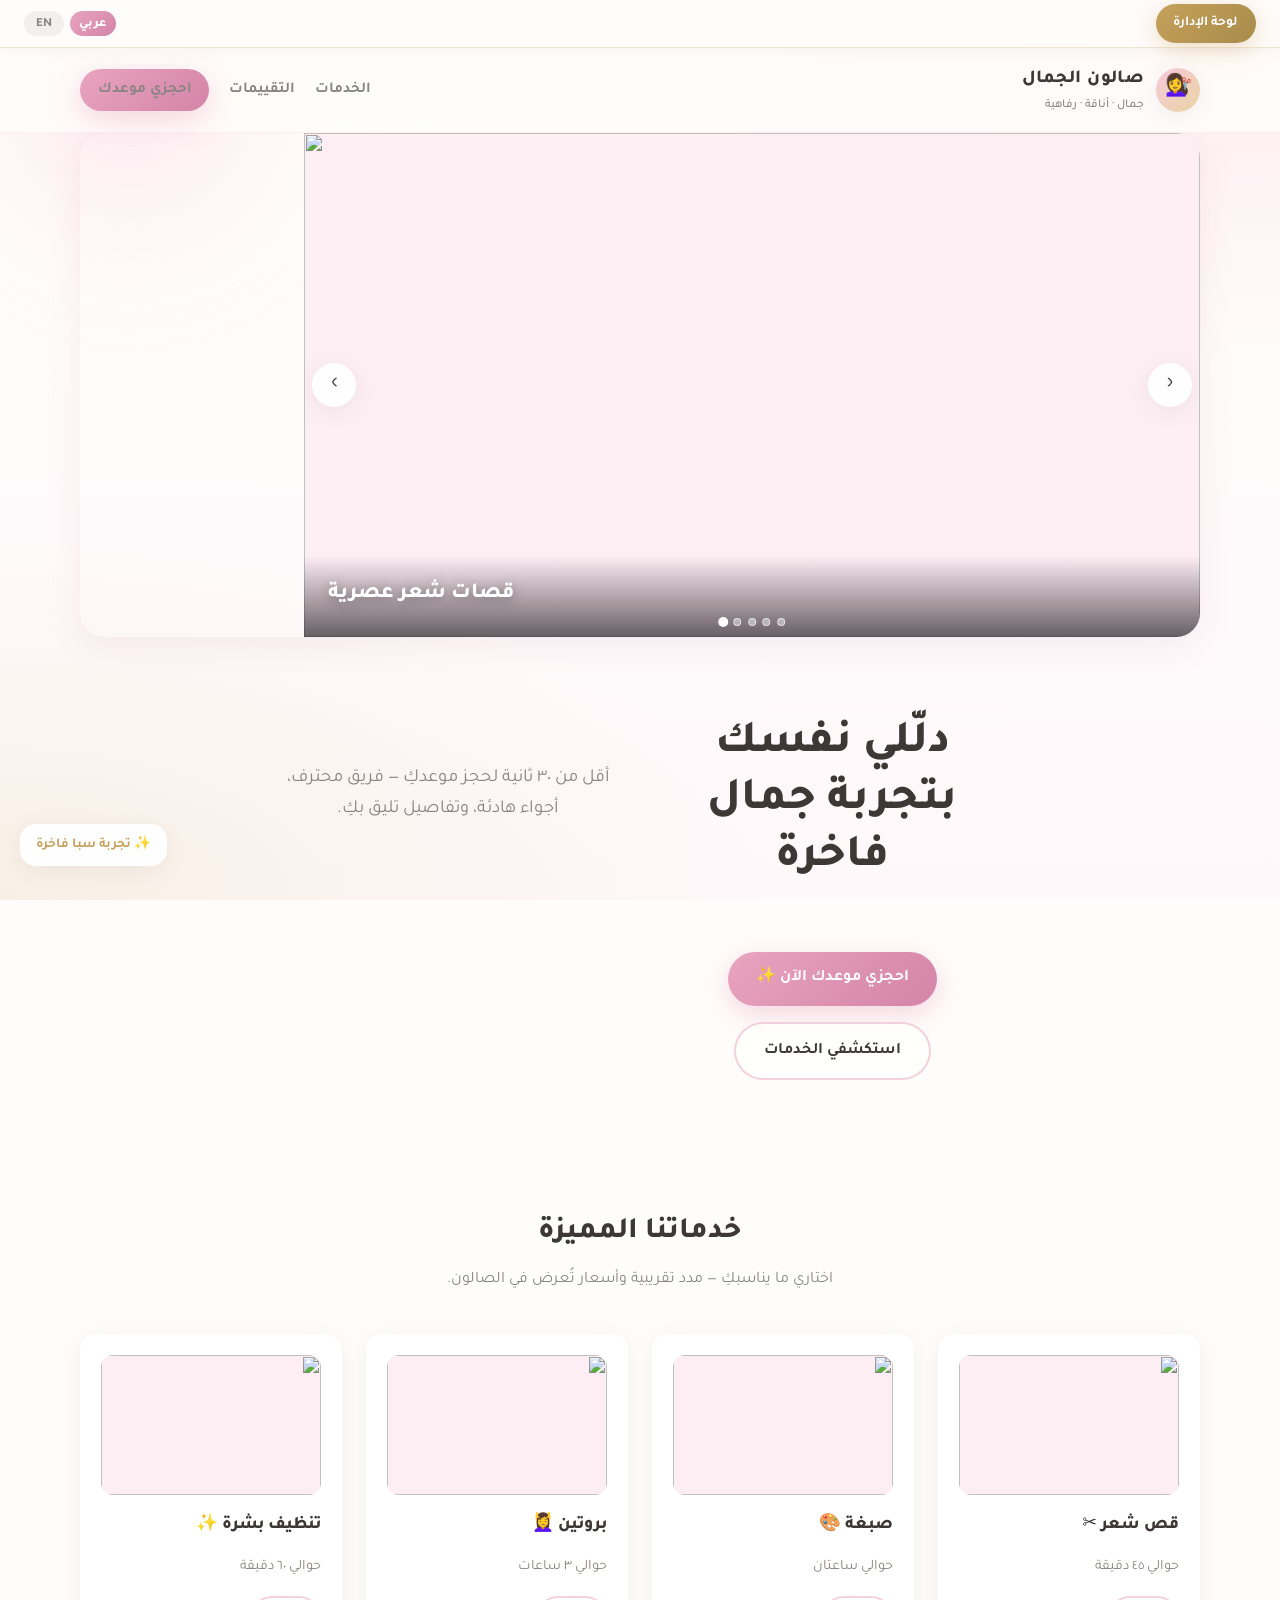
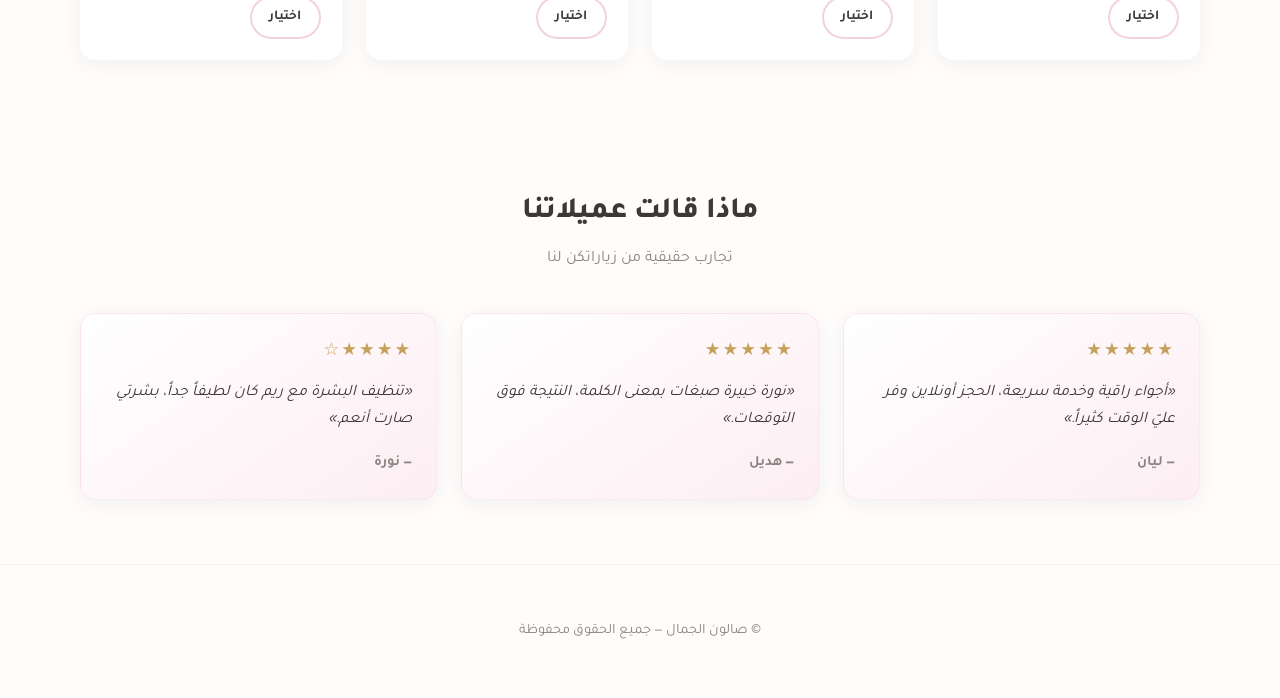
==== commit 1a38f450: "Update index.html" ====
--- a/index.html
+++ b/index.html
@@ -152,6 +152,6 @@
     </div>
   </footer>
 
-  <script type="module" src="js/slider.js"></script>
+  <script type="module" src="slider.js"></script>
 </body>
 </html>
